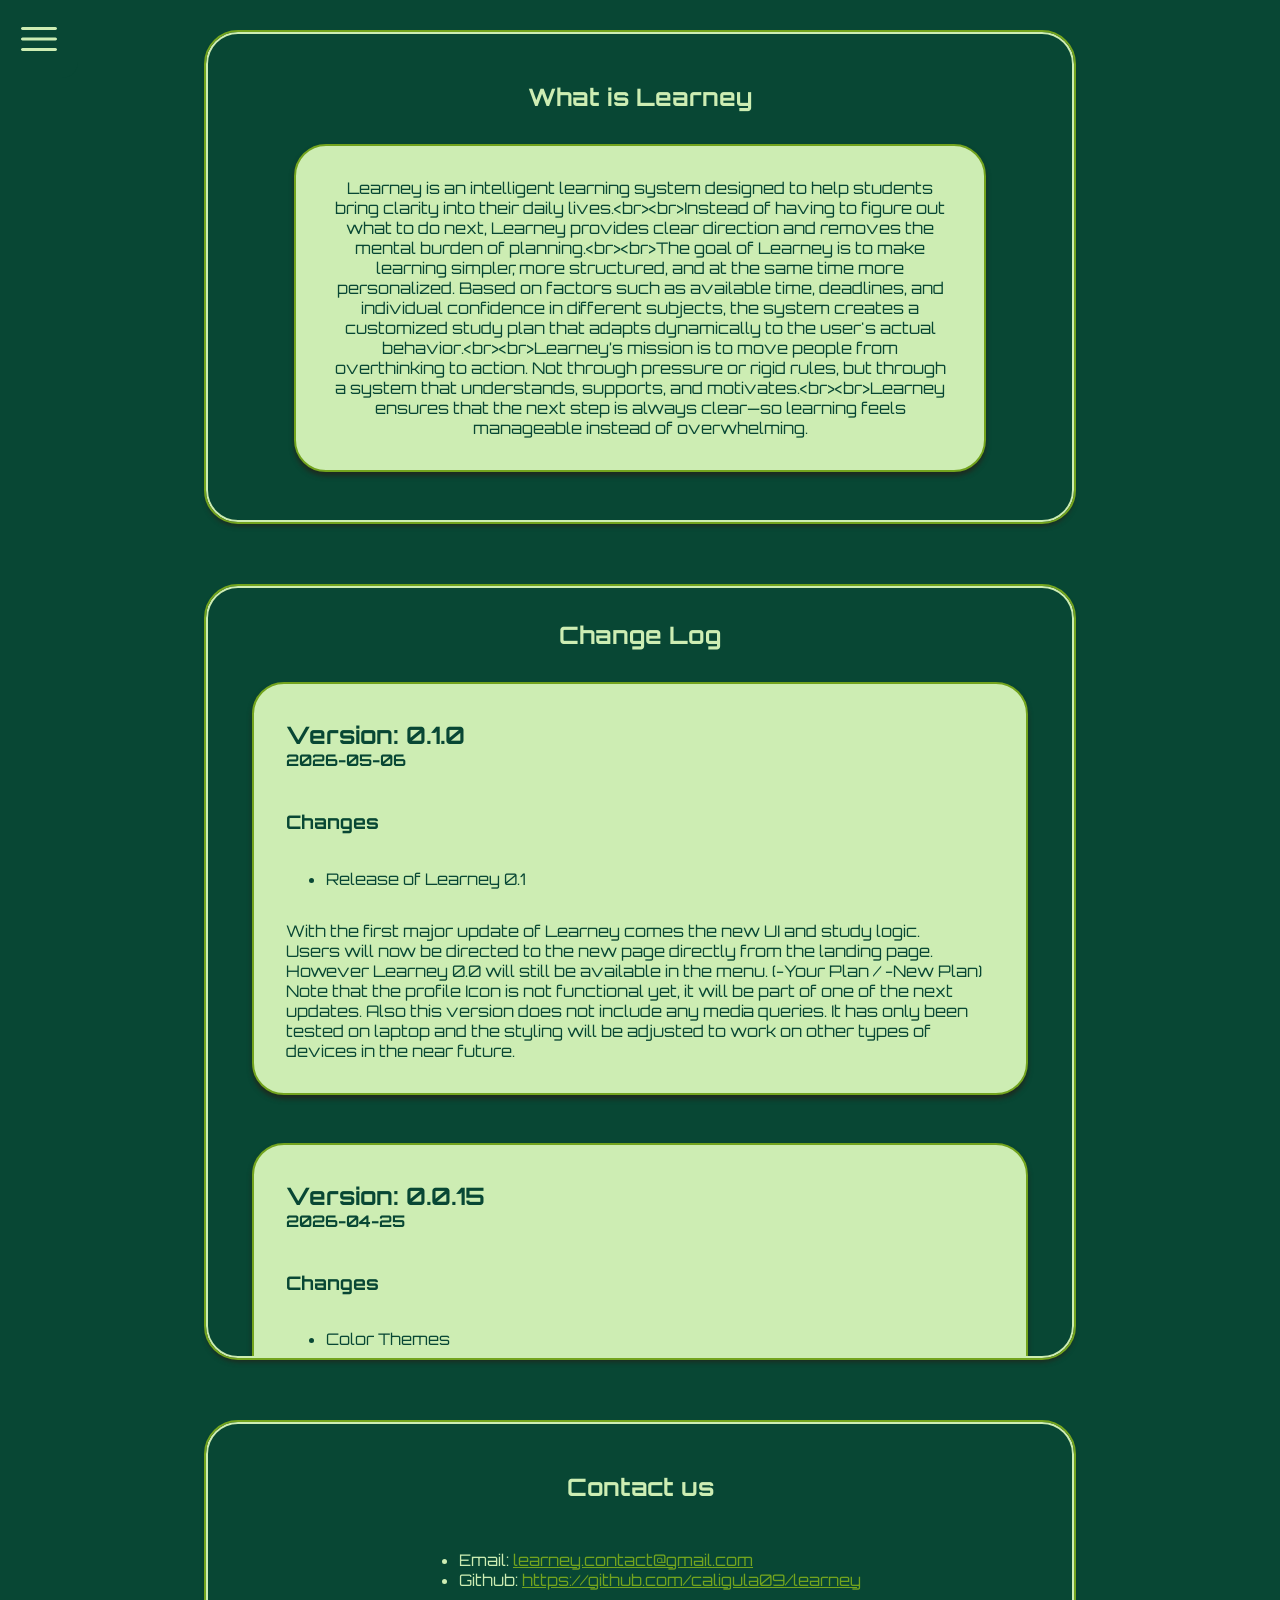
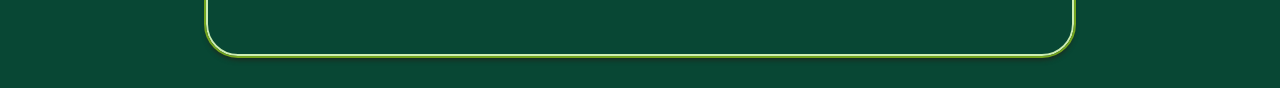
==== about.html @ 4a6d4487 "." ====
<!DOCTYPE html>
<html>
    <head>
        <meta charset="UTF-8">
        <meta name="viewport" content="width=device-width, initial-scale=1.0">
        <title>Learney</title>
        <link rel="stylesheet" href="./resources/styles/aboutStyles.css" type="text/css">
        <link rel="stylesheet" href="./resources/styles/menuStyles.css" type="text/css">
        <link rel="stylesheet" href="./resources/styles/colorStyles.css" type="text/css">
        <link rel="preconnect" href="https://fonts.googleapis.com">
        <link rel="preconnect" href="https://fonts.gstatic.com" crossorigin>
        <link href="https://fonts.googleapis.com/css2?family=Abril+Fatface&family=Merriweather:ital,opsz,wght@0,18..144,300..900;1,18..144,300..900&family=Orbitron:wght@400..900&family=Work+Sans:ital,wght@0,100..900;1,100..900&display=swap" rel="stylesheet">
    </head>
    <body>
        <section>
            <h1 data-i18n="what_h1"></h1>
            <p id="aboutP" data-i18n="about_p">
                Learney ist ein intelligentes Lernsystem, das Schülern hilft, Klarheit in ihren Alltag zu bringen. Anstatt selbst herausfinden zu müssen, was als Nächstes zu tun ist, gibt Learney eine klare Richtung vor und nimmt dem Nutzer die mentale Last der Planung ab.
                <br><br>
                Das Ziel von Learney ist es, Lernen einfacher, strukturierter und gleichzeitig individueller zu machen. Basierend auf Faktoren wie verfügbaren Zeit, Deadlines und persönlicher Sicherheit in einzelnen Themen erstellt das System einen angepassten Lernplan, der sich dynamisch verändert und an das tatsächliche Verhalten des Nutzers anpasst.
                <br><br>
                Die Mission von Learney ist es, Menschen vom Grübeln ins Handeln zu bringen. Nicht durch Druck oder starre Vorgaben, sondern durch ein System, das versteht, unterstützt und motiviert. Learney soll dafür sorgen, dass der nächste Schritt immer klar ist – damit Lernen nicht überwältigend wirkt, sondern machbar wird.
            </p>
        </section>
        <section id="news">
            <div>
            <h1 data-i18n="news_h1"></h1>
            <article>
                <h2 class="releaseTitle">Version: 0.1.0</h2>
                <h4>2026-05-06</h4>
                <h3 data-i18n="changes_h3"></h3>
                <ul class="changeList">
                    <li>Release of Learney 0.1</li>
                </ul>
                <p class="releaseText">
                    With the first major update of Learney comes the new UI and study logic. <br>
                    Users will now be directed to the new page directly from the landing page.
                    However Learney 0.0 will still be available in the menu. 
                    (-Your Plan / -New Plan)
                    <br>
                    Note that the profile Icon is not functional yet, it will be part of one of the next updates.
                    Also this version does not include any media queries. It has only been tested on laptop and the 
                    styling will be adjusted to work on other types of devices in the near future.
                </p>
            </article>
            <article>
                <h2 class="releaseTitle">Version: 0.0.15</h2>
                <h4>2026-04-25</h4>
                <h3 data-i18n="changes_h3"></h3>
                <ul class="changeList">
                    <li>Color Themes</li>
                </ul>
                <p class="releaseText">
                    As of version 0.0.15, Learney now has different color thems. <br>
                    Those can be applied in the settings menu.<br>
                    The different themes avsilable are: <br>
                    Defualt, Light mode, Dark mode, Mosaic and Greyscale.
                </p>
            </article>
            <article>
                <h2 class="releaseTitle">Version: 0.0.14</h2>
                <h4>2026-04-23</h4>
                <h3 data-i18n="changes_h3"></h3>
                <ul class="changeList">
                    <li>Preview of 0.1.0</li>
                    <li>Input UI patches</li>
                </ul>
                <p class="releaseText">
                    In 0.0.14 we added a preview of Learney 0.1.0.<br>
                    It is accessible in the menu and<br> 
                    enables you to follow our progress in real time.<br>
                    We also fixed some minor style issues on the input page.
                </p>
            </article>
            <article>
                <h2 class="releaseTitle">Version: 0.0.13</h2>
                <h4>2026-04-22</h4>
                <h3 data-i18n="changes_h3"></h3>
                <ul class="changeList">
                    <li>Translation</li>
                    <li>Settings</li>
                </ul>
                <p class="releaseText">
                    In 0.0.13 the learney Translation System was released.<br>
                    Learney is now available in Germnan and English,<br>
                    you can choose those in the new settings tab.
                </p>
            </article>
            <article>
                <h2 class="releaseTitle">Version: 0.0.12</h2>
                <h4>2026-04-21</h4>
                <h3 data-i18n="changes_h3"></h3>
                <ul class="changeList">
                    <li>About Design</li>
                    <li>Session Li Patch</li>
                    <li>Q-Page Format Patch</li>
                </ul>   
                <p class="releaseText">
                    In 0.0.12 styles for the About Page were added.<br>
                    Also the assignment for the study sessions was fixed,<br>
                    to now match the order visible on the top of the plan page. <br>
                    Lastly, minor changes were made to the formatting on the <br>
                    Q-Page, including the Y-Overflow settings.
                </p>
            </article>
            <article>
                <h2 class="releaseTitle">Version: 0.0.11</h2>
                <h4>2026-04-21</h4>
                <h3 data-i18n="changes_h3"></h3>
                <ul class="changeList">
                    <li>Added About Page</li>
                    <li>Minor Styling Fixes</li>
                </ul>
                <p class="releaseText">
                    In 0.0.11 the About Page was added <br>
                    and is now available to the user in the menu.
                    Also a fow minor fixes were made to the styling <br>
                    throughout the pages of Learney.
                </p>
            </article>
            <article>
                <h2 class="releaseTitle">Version: 0.0.10</h2>
                <h4>2026-04-20</h4>
                <h3 data-i18n="changes_h3"></h3>
                <ul class="changeList">
                    <li>Added Feedback Page</li>
                    <li>Feedback Design</li>
                    <li>Feedback Functionality</li>
                </ul>
                <p class="releaseText">
                    In 0.0.10 the new feedback page was added. <br>
                    Together with its styling and the Functionality, <br>
                    it is now accessible through the menu and fully functional.<br>
                    We appreciate your messages ;)
                </p>
            </article>
            <article>
                <h2 class="releaseTitle">Version: 0.0.9</h2>
                <h4>2026-04-19</h4>
                <h3 data-i18n="changes_h3"></h3>
                <ul class="changeList">
                    <li>Added Menu</li>
                    <li>Menu Design</li>
                    <li>Menu Functionality</li>
                </ul>
                <p class="releaseText">
                    In 0.0.9 the side menu was added,<br> 
                    to make Learney easier to navigate <br>
                    and provide room for future projects.
                </p>
            </article>
            <!--              Release notes Template
            <article>
                <h2 class="releaseTitle">Version: </h2>
                <h4></h4>
                <h3 data-i18n="changes_h3"></h3>
                <ul class="changeList">
                    <li></li>
                    <li></li>
                    <li></li>
                </ul>
                <p class="releaseText">

                </p>
            </article>
        -->
            </div>
        </section>
        <section id="contact">
            <h1 data-i18n="contact_us_h1"></h1>
            <ul>
                <li>Email: <a href="mailto:learney.contact@gmail.com">learney.contact@gmail.com</a></li>
                <li>Github: <a href="https://github.com/caligula09/learney" target="_blank">https://github.com/caligula09/learney</a></li>
            </ul>
        </section>
        <section id="menuIcon">
            <svg id="menuIconImg" xmlns="http://www.w3.org/2000/svg" height="48px" viewBox="0 -960 960 960" width="48px"><path fill="currentColor" d="M150-240q-12.75 0-21.37-8.68-8.63-8.67-8.63-21.5 0-12.82 8.63-21.32 8.62-8.5 21.37-8.5h660q12.75 0 21.38 8.68 8.62 8.67 8.62 21.5 0 12.82-8.62 21.32-8.63 8.5-21.38 8.5H150Zm0-210q-12.75 0-21.37-8.68-8.63-8.67-8.63-21.5 0-12.82 8.63-21.32 8.62-8.5 21.37-8.5h660q12.75 0 21.38 8.68 8.62 8.67 8.62 21.5 0 12.82-8.62 21.32-8.63 8.5-21.38 8.5H150Zm0-210q-12.75 0-21.37-8.68-8.63-8.67-8.63-21.5 0-12.82 8.63-21.32 8.62-8.5 21.37-8.5h660q12.75 0 21.38 8.68 8.62 8.67 8.62 21.5 0 12.82-8.62 21.32-8.63 8.5-21.38 8.5H150Z"/></svg>
        </section>
        <script src="./resources/scripts/colorScript.js"></script>
        <script src="./resources/scripts/translationScript.js"></script>
        <script src="./resources/scripts/aboutScript.js"></script>
        <script src="./resources/scripts/menuScript.js"></script>
    </body>
</html>
---- resources/styles/aboutStyles.css ----
body{
    background-color: var(--bg);
    color: var(--bg-text);
    text-align: center;
    display: flex;
    flex-direction: column;
    align-items: center;
    justify-content: center;
    height: 100%;
    font-family: 'Orbitron';
    z-index: 1;
    margin: 0;
    text-align: center;
}

*::-webkit-scrollbar {
    width: 8px;
}

*::-webkit-scrollbar-track {
  background: transparent;
}

*::-webkit-scrollbar-thumb {
    background: #000;
    border-radius: 10px;
}

* {
    scrollbar-color: #555 transparent;
}

section{
    display: flex;
    flex-direction: column;
    align-items: center;
    justify-content: center;
    text-align: center;
    width: 80%;
    max-width: 52rem;
    border: 2px solid var(--lightPrim);
    outline: 2px solid var(--primary);
    box-shadow: 0px 4px 5px #1e2a1f;
    border-radius: 2rem;
    padding-bottom: 2rem;
    padding: 1rem;
    padding-bottom: 3rem;
    margin: 2rem 0;
}

article{
    display: flex;
    flex-direction: column;
    align-items: flex-start;
    justify-content: center; 
    text-align: left!important;   
    width: 85%;
    background-color: var(--bg-text);
    color: var(--bg);
    border-radius: 2rem;
    border: 2px solid var(--primary);
    box-shadow: 0px 4px 5px #1e2a1f;
    padding: 1rem 2rem;
}

article + article {
    margin-top: 3rem;
}

h1{
    background-color: var(--bg);
    color:var(--bg-text);
    width: 80%;
    padding: 2rem;
    margin: 0;
}

p {
    color:var(--bg);
}

#aboutP{
    border: 2px solid var(--primary);
    box-shadow: 0px 4px 5px #1e2a1f;
    background-color: var(--bg-text);
    color: var(--bg);
    border-radius: 2rem;
    padding: 2rem;
    margin: 0 2rem;
    width: 75%;
    max-width: 48rem;
    text-align: center;
}

#news{
    padding-top: 0;
    padding-bottom: 0;
}

#news div {
    width: 100%;
    height: 48rem;
    overflow-y: scroll;
    overflow-x: hidden;
    display: flex;
    flex-direction: column;
    align-items: center;
    border-radius: 2rem;
    padding: 0 1rem;
}

#news h2{
    margin-bottom: 0;
}

#news h4{
    margin-top: 0;
}

#contact ul{
    text-align: left;
}

#contact ul li a{
    color: var(--primary);
    transition: all 0.2s ease;
    word-break: break-all;
}
---- resources/styles/menuStyles.css ----
/*menu styles*/
#menuIcon{
    all: unset;
    position: fixed;
    top: 0;
    left:0;
    width: 4.9rem;
    height: 4.9rem;
    z-index: 1001;
    padding: 0;
    display: flex;
    flex-direction: column;
    align-items: center;
    justify-content: center;
    background-color: var(--bg);
    border-bottom-right-radius: 1rem;
    box-sizing: border-box;
}

#menuIcon svg{
    margin: auto;
    color: var(--bg-text);
}

#menuIcon svg:hover{
    border: 2px solid var(--bg-text);
    border-radius: 5px;
}

#menuHTML{
    z-index: 1010;
    padding: 0 2rem 2rem 0;
    display: inline-flex;
    flex-direction: column;
    left: -20rem;
    position: fixed;
    top: 0;
    left: -20rem;
    box-shadow: 3px 0 5px var(--dark);
    border-right: 2px solid var(--dark);
    width: 16rem;
    box-sizing: border-box;
    padding: 0;
    z-index: 1002;
    background-color: var(--bg);
    color: var(--bg-text);
    height: 100%;
    transition: all 0.2s ease;
}

#menuHTML.open{
    left: 0!important;
}

#menuHTML svg{
    width: 3rem;
    height: 3rem;
    margin: 1rem;
    cursor: pointer;
    margin-bottom: 0;
    color: var(--bg-text);
}

#menuHTML svg:hover{
    border: 2px solid var(--bg-text);
    border-radius: 5px;
}

#menuHTML div{
    display: flex;
    flex-direction: row;
    justify-content: flex-start;
    border-bottom: 1px solid var(--bg-text);
}

#menuHTML h1{
    width: 6rem;
    padding-top: 0.25rem;
    margin: 1rem;
    margin-bottom: 0;
    height: 1.5rem;
    padding: 0.25rem 1rem 2rem;
}

#menuHTML h1:hover{
    text-decoration: underline;
}

#menuHTML ul{
    clear: both;
    font-size: 1.25rem;
    line-height: 4rem;
    list-style: none;
    text-align: left;
    padding-left: 2rem;
}

#menuHTML ul li{
    transition: all 0.2s ease;
}

#menuHTML ul li:hover{
    list-style:circle;
    padding-left: 1rem;
    text-decoration: underline;
}

#menuHTML ul li a{
    text-decoration: none;
    color: var(--bg-text);
}

#menuHTML ul li + li {
    border-top: 2px solid var(--bg-text);
}


#menuHead {
    padding: 0;
    margin: 0;
}

#menuHeadH1 {
    background-color: var(--bg);
    color: var(--bg-text);
}

#settings{
    justify-self: flex-end;
    position: relative;
    margin: auto 0 0 0;
    box-sizing: border-box;
}

#settings li {
    display: flex;
    flex-direction: row;
    align-items: center;
    border-top: 2px solid var(--bg-text);
}

#settings li svg{
    margin: 0;
    margin-right: 0.5rem;
    width: 2rem;
    height: 2rem;
    color: var(--bg-text);
}

#settings li:hover{
    list-style: none!important;
    padding-left: 1rem;
    text-decoration: underline;
    cursor: pointer;
}

#settings li svg:hover{
    border: none;
}

#settingsSection{
    position: fixed;
    display: flex;
    flex-direction: column;
    align-items: flex-start;
    justify-content: flex-start;
    width: 80%;
    height: 80%;
    top: 10%;
    left: 10%;
    background-color: var(--bg);
    color:var(--bg-text);
    border: 2px solid var(--bg-text);
    border-radius: 2rem;
    box-sizing: border-box;
    padding: 0;
}

#settingsHead{
    display: inline-flex;
    flex-direction: row;
    width: 100%;
    background-color: var(--primary);
    color: var(--primary-text);
    border-top-left-radius: 2rem;
    border-top-right-radius: 2rem;
    border: 2px solid var(--primary);
    border-bottom: 2px solid var(--primary-text) !important;
    margin-bottom: 1rem;
    box-sizing: border-box;
}

.closed{
    display: none!important;
}

#settingsHead svg {
    margin: 0;
    justify-self: flex-end;
    margin: 0.5rem 0.5rem 0 auto;
    color: var(--primary-text);
}

#settingsHead h1{
    width: auto;
    margin: 1rem 0 0 1rem;
    background-color: var(--primary);
}

#settingsDiv {
    width: 100%;
    padding: 0 ;
    display: flex;
    flex-direction: column !important;
    justify-content: center;
    align-items: center;
    height: 80%
}

#settingsDiv h2{
    justify-self: flex-start;
    height: 2rem;
    float: left;
    width: 100%;
}

.languageOptions{
    width: 100%;
    height: 20%;
    display: inline-flex;
    flex-direction: column!important;
    align-items: center;
    justify-content: center;
    clear: left;
    float: left;
}

input[type="radio"] {
  appearance: none;
  -webkit-appearance: none;

  width: 18px;
  height: 18px;

  border: 2px solid var(--lightPrim);
  border-radius: 50%;

  display: inline-block;
  position: relative;
  cursor: pointer;
}

input[type="radio"]:checked{
    background-color: var(--lightPrim);;
}

input[type="radio"]:checked::after{
    content: "";
    width: 8px;
    height: 8px;
    background: var(--primary);;
    border-radius: 50%;
    position: absolute;
    top: 50%;
    left: 50%;
    transform: translate(-50%, -50%);
}

input[type="radio"]:hover {
    transform: scale(1.1);
}

input[type="radio"]:focus{
    outline: 2px solid var(--primary);
}
---- resources/styles/colorStyles.css ----
:root {
    /* Base colors */
    --white: #ffffff;
    --black: #000000;

    /* Greyscale */
    --gray-100: #f5f5f5;
    --gray-200: #e0e0e0;
    --gray-300: #c2c2c2;
    --gray-400: #9e9e9e;
    --gray-500: #7a7a7a;
    --gray-600: #5c5c5c;
    --gray-700: #3d3d3d;
    --gray-800: #2a2a2a;
    --gray-900: #121212;

    /* Semantic (UI) */
    --bg: var(--gray-100); 
    --bg-text: var(--gray-800);

    --accent: var(--gray-300); 
    --accent-text: var(--gray-900);

    --primary: var(--gray-600); 
    --primary-text: var(--gray-100);

    --lightPrim: var(--gray-500); 
    --lp-text: var(--gray-700);

    --dark: var(--gray-800);
    --dark-text: var(--gray-200);
}

[data-theme="mosaik"]{
    --bg: #f5dfbb; /*Wheat*/
    --bg-text: #562c2c; /*Espresso*/

    --accent: #f2542d; /*Fiery Terracotta*/
    --accent-text: #f5dfbb; /*Wheat*/

    --primary: #11686a; /*Stormy Teal*/
    --primary-text: #f5dfbb; /*Wheat*/

    --lightPrim: #0e9594; /*Dark Cyan*/
    --lp-text: #11686a; /*Stormy teal*/

    --dark: #562c2c; /*Espresso*/
    --dark-text: #f5dfbb; /*Wheat*/
}

[data-theme="light"]{
    --bg: #EAFFD0;              /* Soft Ivory */
    --bg-text: #224F10;         /* Forest Green */

    --accent: #B0E454;          /* Lime Green */
    --accent-text: #224F10;     /* Jet Black */

    --primary: #3b9616;         /* Forest Green */
    --primary-text: #B0E454;    /* Soft Ivory */

    --lightPrim: #B0E454;       /* Lime Green */
    --lp-text: #224F10;         /* Forest Green */

    --dark: #224F10;            /* Forest Green */
    --dark-text: #EAFFD0;       /* Soft Ivory */
}

[data-theme="dark"]{
    --bg: #0d0d0e;              /* Jet Black */
    --bg-text: #EAFFD0;         /* Soft Ivory */

    --accent: #224F10;          /* Forest Green */
    --accent-text: #B0E454;     /* Lime Green */

    --primary: #B0E454;         /* Lime Green */
    --primary-text: #0D0D0D;    /* Jet Black */

    --lightPrim: #224F10;       /* Forest Green */
    --lp-text: #EAFFD0;         /* Soft Ivory */

    --dark: #000000;            /* tiefer schwarz */
    --dark-text: #B0E454;       /* Lime Green */
}

[data-theme="default"]{
    --bg: #084734;              /* Jet Black */
    --bg-text: #cdedb3;         /* Soft Ivory */

    --accent: #B0E454;          /* Forest Green */
    --accent-text: #224F10;     /* Lime Green */

    --primary: #73a41e;         /* Lime Green */
    --primary-text: #084734;    /* Jet Black */

    --lightPrim: #cdedb3;       /* Forest Green */
    --lp-text: #084734;         /* Soft Ivory */

    --dark: #1e2a1f;            /* tiefer schwarz */
    --dark-text: #cdedb3;       /* Lime Green */
}
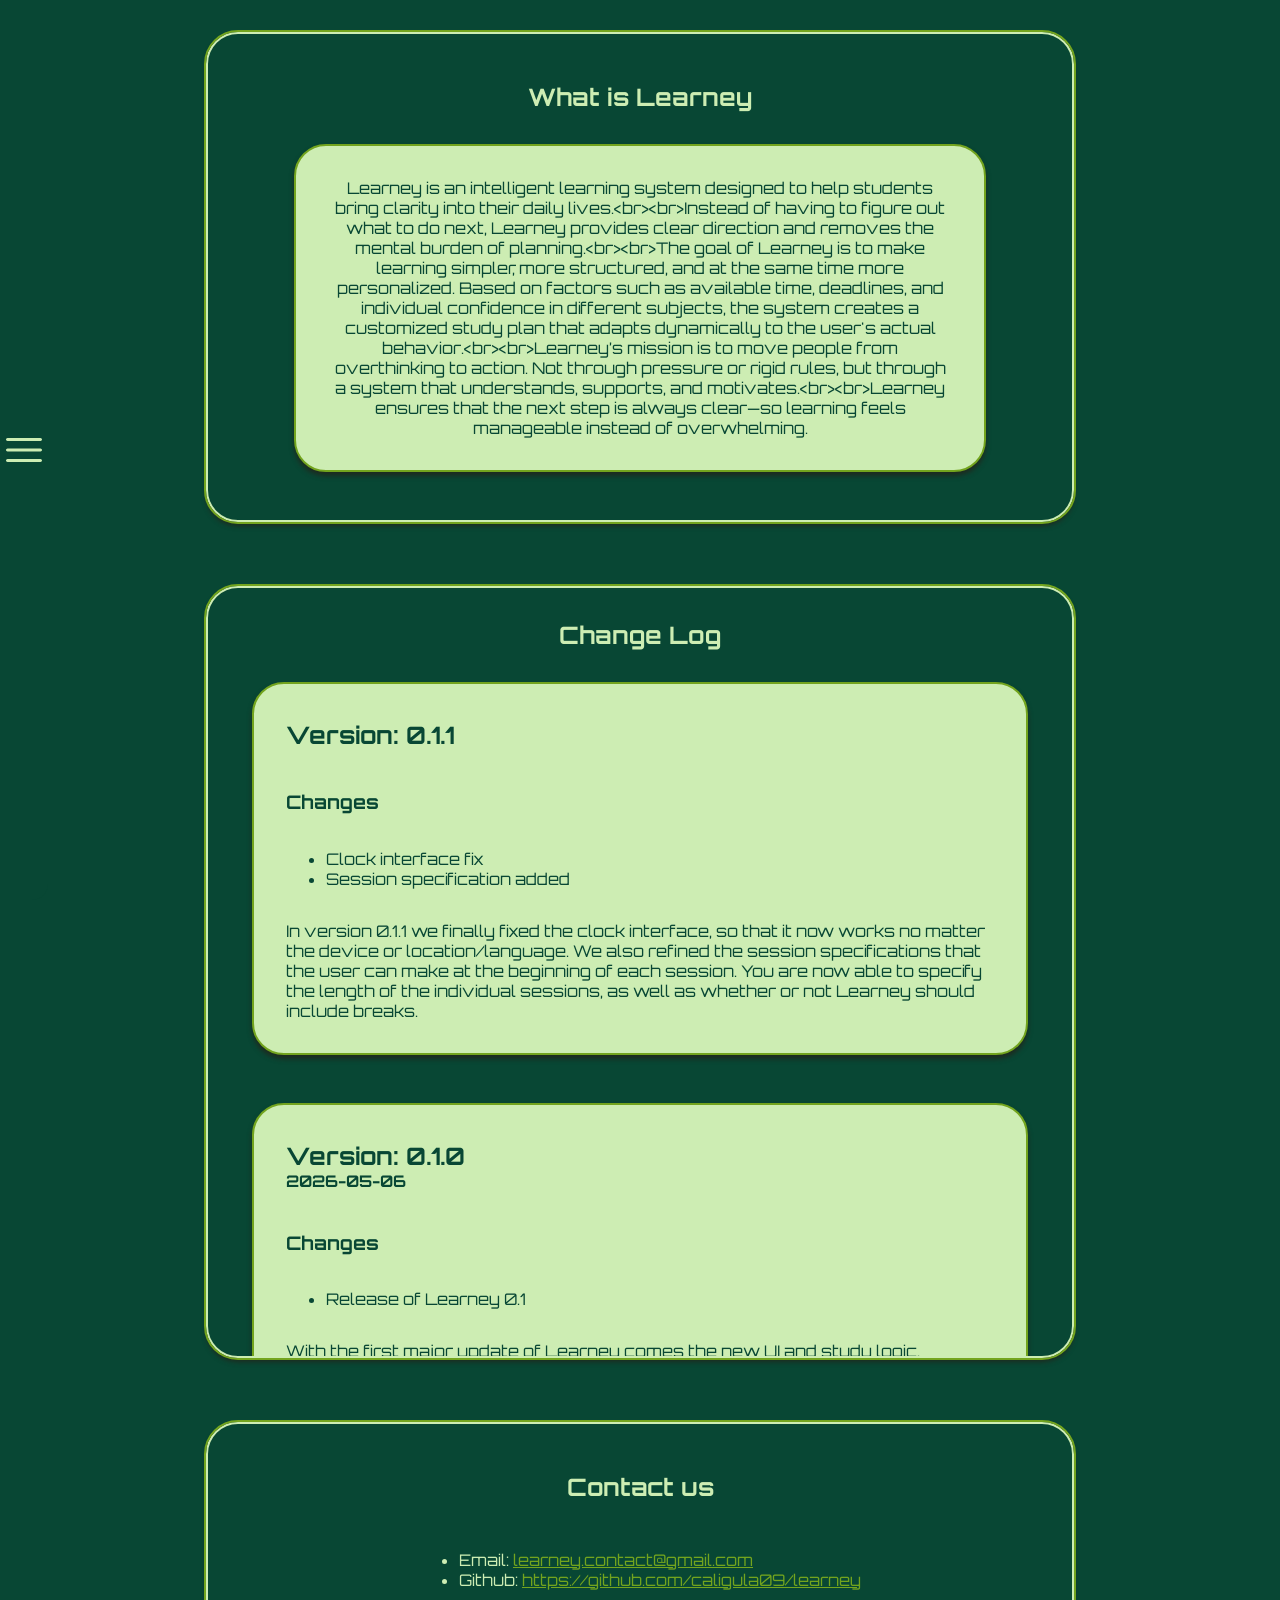
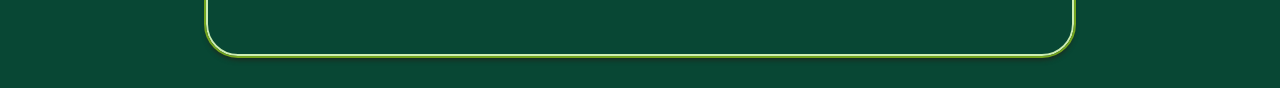
==== commit 82fb5bb1: "new session Generation script" ====
--- a/about.html
+++ b/about.html
@@ -25,6 +25,20 @@
         <section id="news">
             <div>
             <h1 data-i18n="news_h1"></h1>
+            <article>
+                <h2 class="releaseTitle">Version: 0.1.1</h2>
+                <h4></h4>
+                <h3 data-i18n="changes_h3"></h3>
+                <ul class="changeList">
+                    <li>Clock interface fix</li>
+                    <li>Session specification added</li>
+                </ul>
+                <p class="releaseText">
+                    In version 0.1.1 we finally fixed the clock interface, so that it now works no matter the device or location/language. 
+                    We also refined the session specifications that the user can make at the beginning of each session. 
+                    You are now able to specify the length of the individual sessions, as well as whether or not Learney should include breaks.
+                </p>
+            </article>
             <article>
                 <h2 class="releaseTitle">Version: 0.1.0</h2>
                 <h4>2026-05-06</h4>
--- a/resources/styles/menuStyles.css
+++ b/resources/styles/menuStyles.css
@@ -4,8 +4,7 @@
     position: fixed;
     top: 0;
     left:0;
-    width: 4.9rem;
-    height: 4.9rem;
+    height: 100%;
     z-index: 1001;
     padding: 0;
     display: flex;
@@ -19,6 +18,7 @@
 
 #menuIcon svg{
     margin: auto;
+    height: 80%;
     color: var(--bg-text);
 }
 
@@ -235,7 +235,7 @@
     float: left;
 }
 
-input[type="radio"] {
+#settingsSection input[type="radio"] {
   appearance: none;
   -webkit-appearance: none;
 
@@ -250,11 +250,11 @@
   cursor: pointer;
 }
 
-input[type="radio"]:checked{
+#settingsSection input[type="radio"]:checked{
     background-color: var(--lightPrim);;
 }
 
-input[type="radio"]:checked::after{
+#settingsSection input[type="radio"]:checked::after{
     content: "";
     width: 8px;
     height: 8px;
@@ -266,10 +266,10 @@
     transform: translate(-50%, -50%);
 }
 
-input[type="radio"]:hover {
+#settingsSection input[type="radio"]:hover {
     transform: scale(1.1);
 }
 
-input[type="radio"]:focus{
+#settingsSection input[type="radio"]:focus{
     outline: 2px solid var(--primary);
-}+}
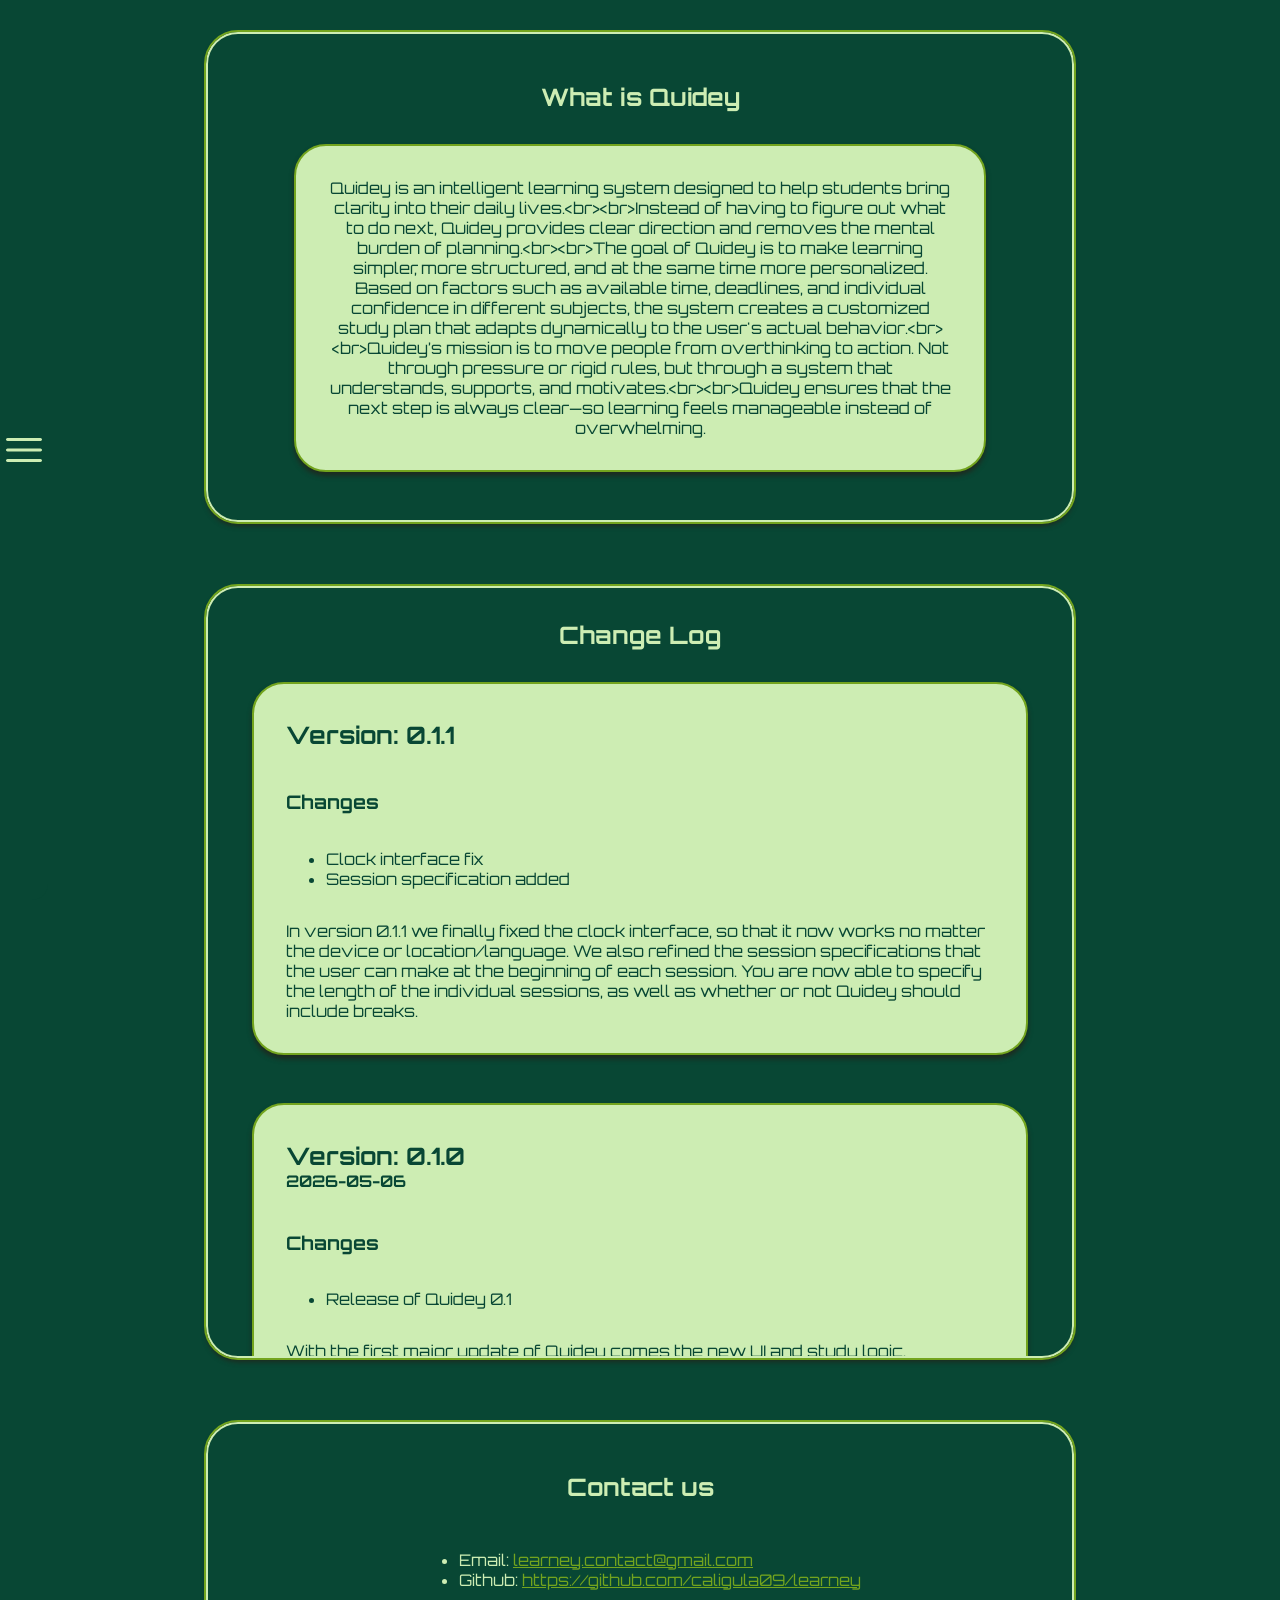
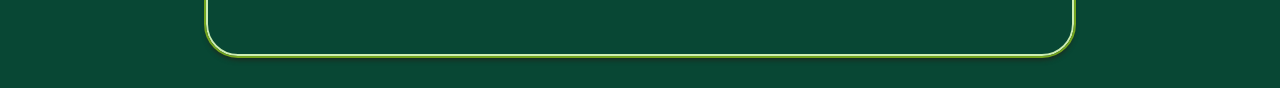
==== commit 4a595434: "Changed All Learneys to Quidey" ====
--- a/about.html
+++ b/about.html
@@ -3,7 +3,7 @@
     <head>
         <meta charset="UTF-8">
         <meta name="viewport" content="width=device-width, initial-scale=1.0">
-        <title>Learney</title>
+        <title>Quidey</title>
         <link rel="stylesheet" href="./resources/styles/aboutStyles.css" type="text/css">
         <link rel="stylesheet" href="./resources/styles/menuStyles.css" type="text/css">
         <link rel="stylesheet" href="./resources/styles/colorStyles.css" type="text/css">
@@ -15,11 +15,11 @@
         <section>
             <h1 data-i18n="what_h1"></h1>
             <p id="aboutP" data-i18n="about_p">
-                Learney ist ein intelligentes Lernsystem, das Schülern hilft, Klarheit in ihren Alltag zu bringen. Anstatt selbst herausfinden zu müssen, was als Nächstes zu tun ist, gibt Learney eine klare Richtung vor und nimmt dem Nutzer die mentale Last der Planung ab.
+                Quidey ist ein intelligentes Lernsystem, das Schülern hilft, Klarheit in ihren Alltag zu bringen. Anstatt selbst herausfinden zu müssen, was als Nächstes zu tun ist, gibt Quidey eine klare Richtung vor und nimmt dem Nutzer die mentale Last der Planung ab.
                 <br><br>
-                Das Ziel von Learney ist es, Lernen einfacher, strukturierter und gleichzeitig individueller zu machen. Basierend auf Faktoren wie verfügbaren Zeit, Deadlines und persönlicher Sicherheit in einzelnen Themen erstellt das System einen angepassten Lernplan, der sich dynamisch verändert und an das tatsächliche Verhalten des Nutzers anpasst.
+                Das Ziel von Quidey ist es, Lernen einfacher, strukturierter und gleichzeitig individueller zu machen. Basierend auf Faktoren wie verfügbaren Zeit, Deadlines und persönlicher Sicherheit in einzelnen Themen erstellt das System einen angepassten Lernplan, der sich dynamisch verändert und an das tatsächliche Verhalten des Nutzers anpasst.
                 <br><br>
-                Die Mission von Learney ist es, Menschen vom Grübeln ins Handeln zu bringen. Nicht durch Druck oder starre Vorgaben, sondern durch ein System, das versteht, unterstützt und motiviert. Learney soll dafür sorgen, dass der nächste Schritt immer klar ist – damit Lernen nicht überwältigend wirkt, sondern machbar wird.
+                Die Mission von Quidey ist es, Menschen vom Grübeln ins Handeln zu bringen. Nicht durch Druck oder starre Vorgaben, sondern durch ein System, das versteht, unterstützt und motiviert. Quidey soll dafür sorgen, dass der nächste Schritt immer klar ist – damit Lernen nicht überwältigend wirkt, sondern machbar wird.
             </p>
         </section>
         <section id="news">
@@ -36,7 +36,7 @@
                 <p class="releaseText">
                     In version 0.1.1 we finally fixed the clock interface, so that it now works no matter the device or location/language. 
                     We also refined the session specifications that the user can make at the beginning of each session. 
-                    You are now able to specify the length of the individual sessions, as well as whether or not Learney should include breaks.
+                    You are now able to specify the length of the individual sessions, as well as whether or not Quidey should include breaks.
                 </p>
             </article>
             <article>
@@ -44,12 +44,12 @@
                 <h4>2026-05-06</h4>
                 <h3 data-i18n="changes_h3"></h3>
                 <ul class="changeList">
-                    <li>Release of Learney 0.1</li>
+                    <li>Release of Quidey 0.1</li>
                 </ul>
                 <p class="releaseText">
-                    With the first major update of Learney comes the new UI and study logic. <br>
+                    With the first major update of Quidey comes the new UI and study logic. <br>
                     Users will now be directed to the new page directly from the landing page.
-                    However Learney 0.0 will still be available in the menu. 
+                    However Quidey 0.0 will still be available in the menu. 
                     (-Your Plan / -New Plan)
                     <br>
                     Note that the profile Icon is not functional yet, it will be part of one of the next updates.
@@ -65,10 +65,10 @@
                     <li>Color Themes</li>
                 </ul>
                 <p class="releaseText">
-                    As of version 0.0.15, Learney now has different color thems. <br>
+                    As of version 0.0.15, Quidey now has different color themes. <br>
                     Those can be applied in the settings menu.<br>
-                    The different themes avsilable are: <br>
-                    Defualt, Light mode, Dark mode, Mosaic and Greyscale.
+                    The different themes available are: <br>
+                    Default, Light mode, Dark mode, Mosaic and Greyscale.
                 </p>
             </article>
             <article>
@@ -80,7 +80,7 @@
                     <li>Input UI patches</li>
                 </ul>
                 <p class="releaseText">
-                    In 0.0.14 we added a preview of Learney 0.1.0.<br>
+                    In 0.0.14 we added a preview of Quidey 0.1.0.<br>
                     It is accessible in the menu and<br> 
                     enables you to follow our progress in real time.<br>
                     We also fixed some minor style issues on the input page.
@@ -95,8 +95,8 @@
                     <li>Settings</li>
                 </ul>
                 <p class="releaseText">
-                    In 0.0.13 the learney Translation System was released.<br>
-                    Learney is now available in Germnan and English,<br>
+                    In 0.0.13 the Quidey Translation System was released.<br>
+                    Quidey is now available in German and English,<br>
                     you can choose those in the new settings tab.
                 </p>
             </article>
@@ -128,8 +128,8 @@
                 <p class="releaseText">
                     In 0.0.11 the About Page was added <br>
                     and is now available to the user in the menu.
-                    Also a fow minor fixes were made to the styling <br>
-                    throughout the pages of Learney.
+                    Also a few minor fixes were made to the styling <br>
+                    throughout the pages of Quidey.
                 </p>
             </article>
             <article>
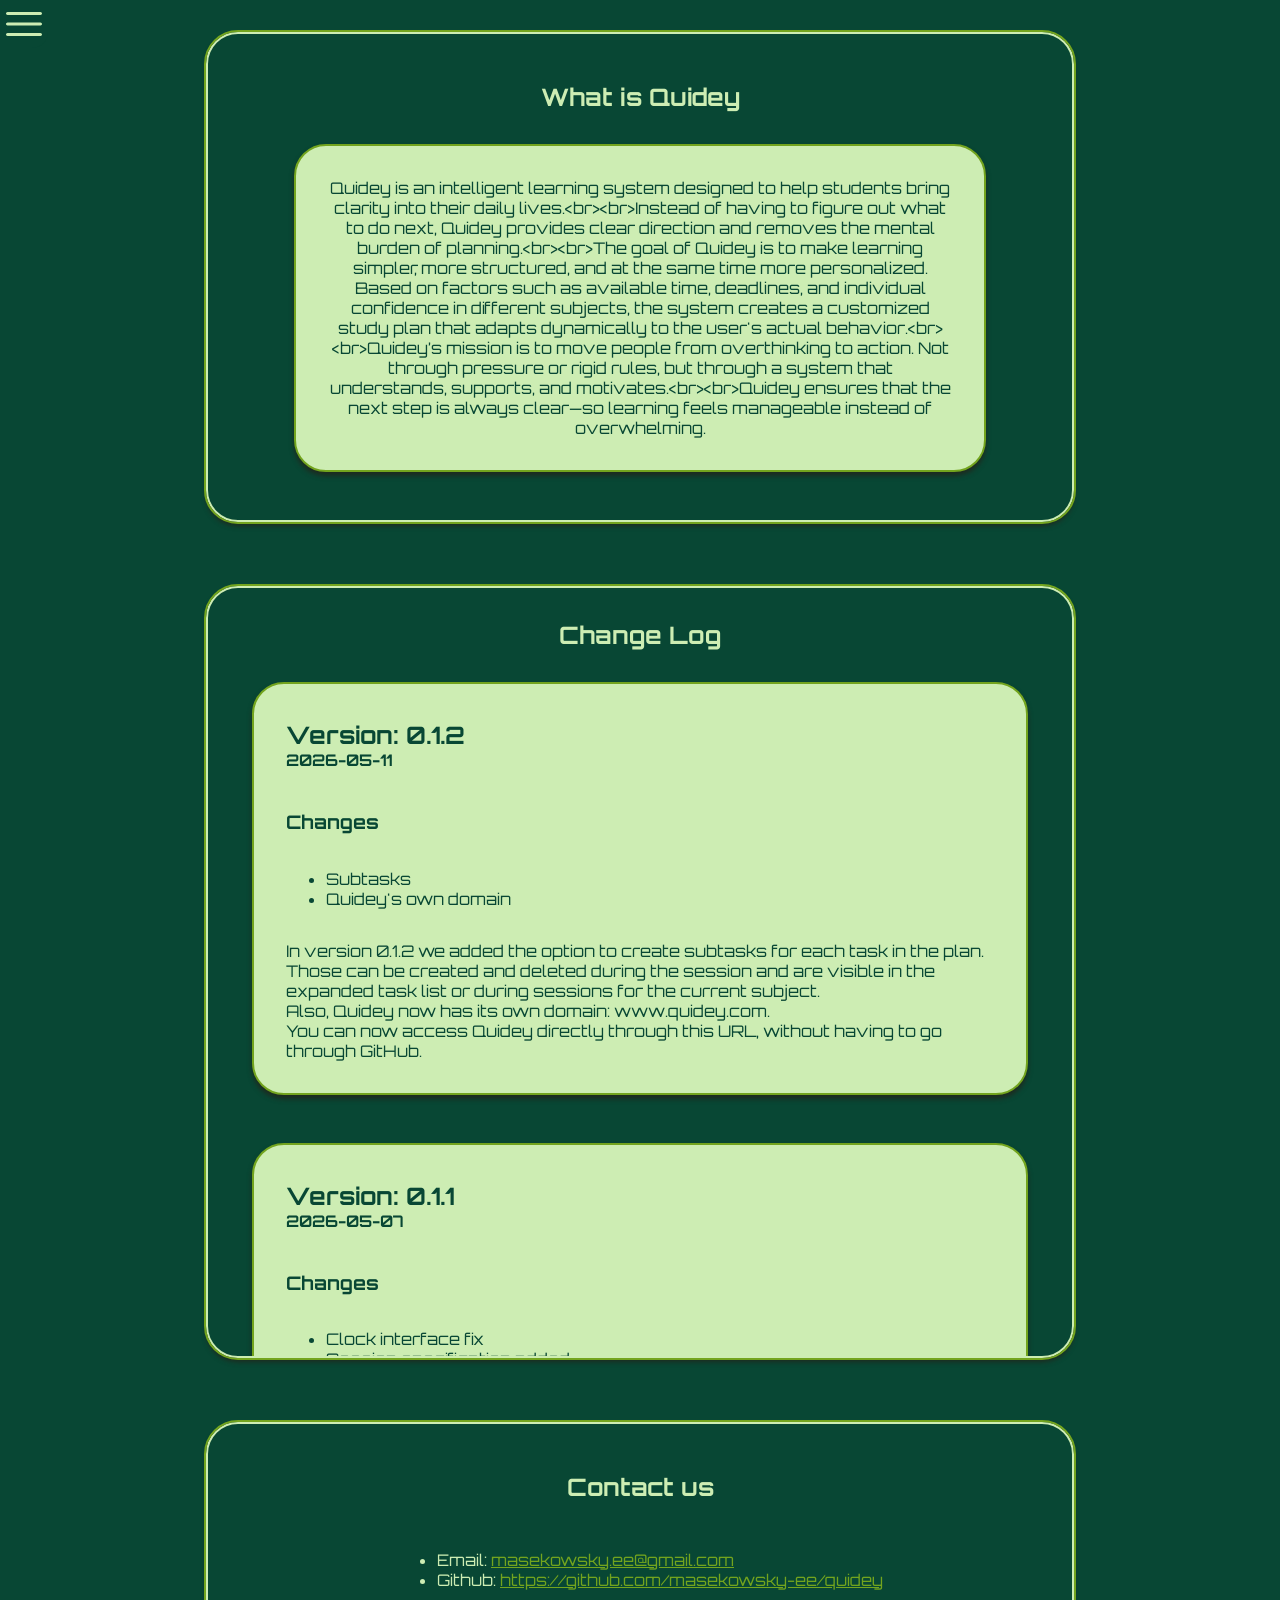
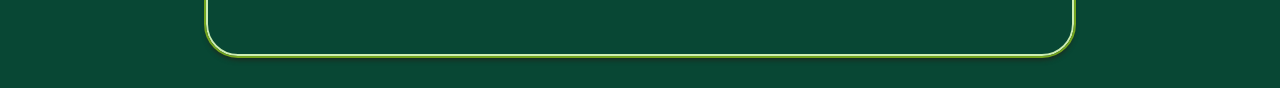
==== commit 6bc2c562: "Add release notes for version 0.1.2 and update contact information; remove height property from menu" ====
--- a/about.html
+++ b/about.html
@@ -4,6 +4,9 @@
         <meta charset="UTF-8">
         <meta name="viewport" content="width=device-width, initial-scale=1.0">
         <title>Quidey</title>
+        <link rel="icon" type="image/x-icon" href="./resources/images/favicon_io/favicon-32x32.png">
+        <link rel="apple-touch-icon" href="./resources/images/favicon_io/favicon-32x32.png">
+        <link rel="manifest" href="./resources/JSON/manifest.json">
         <link rel="stylesheet" href="./resources/styles/aboutStyles.css" type="text/css">
         <link rel="stylesheet" href="./resources/styles/menuStyles.css" type="text/css">
         <link rel="stylesheet" href="./resources/styles/colorStyles.css" type="text/css">
@@ -26,8 +29,23 @@
             <div>
             <h1 data-i18n="news_h1"></h1>
             <article>
+                <h2 class="releaseTitle">Version: 0.1.2</h2>
+                <h4>2026-05-11</h4>
+                <h3 data-i18n="changes_h3"></h3>
+                <ul class="changeList">
+                    <li>Subtasks</li>
+                    <li>Quidey's own domain</li>
+                </ul>
+                <p class="releaseText">
+                    In version 0.1.2 we added the option to create subtasks for each task in the plan. <br>
+                    Those can be created and deleted during the session and are visible in the expanded task list or during sessions for the current subject. <br>
+                    Also, Quidey now has its own domain: www.quidey.com. <br>
+                    You can now access Quidey directly through this URL, without having to go through GitHub.
+                </p>
+            </article>
+            <article>
                 <h2 class="releaseTitle">Version: 0.1.1</h2>
-                <h4></h4>
+                <h4>2026-05-07</h4>
                 <h3 data-i18n="changes_h3"></h3>
                 <ul class="changeList">
                     <li>Clock interface fix</li>
@@ -183,8 +201,8 @@
         <section id="contact">
             <h1 data-i18n="contact_us_h1"></h1>
             <ul>
-                <li>Email: <a href="mailto:learney.contact@gmail.com">learney.contact@gmail.com</a></li>
-                <li>Github: <a href="https://github.com/caligula09/learney" target="_blank">https://github.com/caligula09/learney</a></li>
+                <li>Email: <a href="mailto:learney.contact@gmail.com">masekowsky.ee@gmail.com</a></li>
+                <li>Github: <a href="https://github.com/caligula09/learney" target="_blank">https://github.com/masekowsky-ee/quidey</a></li>
             </ul>
         </section>
         <section id="menuIcon">
--- a/resources/styles/menuStyles.css
+++ b/resources/styles/menuStyles.css
@@ -4,7 +4,6 @@
     position: fixed;
     top: 0;
     left:0;
-    height: 100%;
     z-index: 1001;
     padding: 0;
     display: flex;
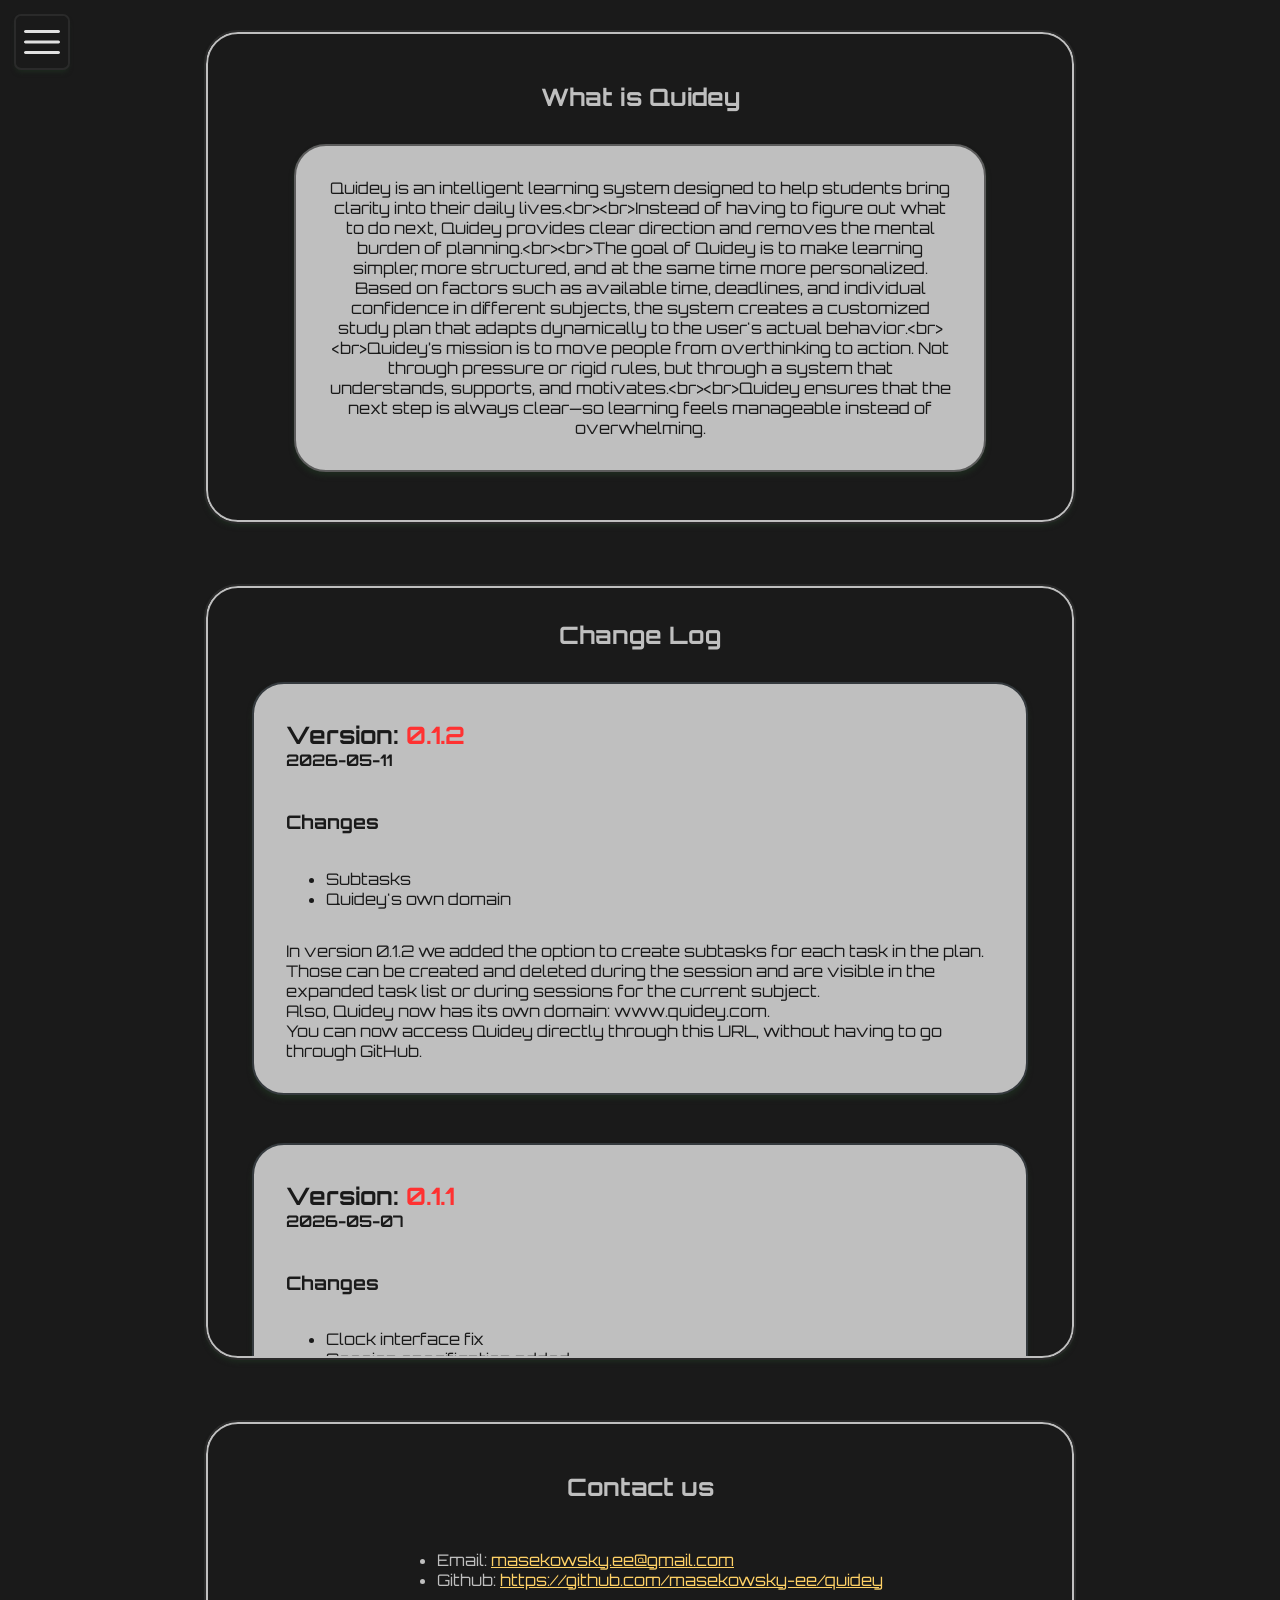
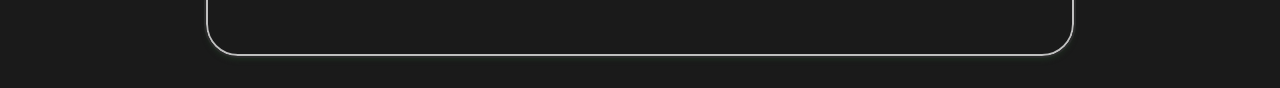
==== commit 131823f7: "Update styles for improved UI consistency and readability across multiple pages" ====
--- a/about.html
+++ b/about.html
@@ -29,7 +29,7 @@
             <div>
             <h1 data-i18n="news_h1"></h1>
             <article>
-                <h2 class="releaseTitle">Version: 0.1.2</h2>
+                <h2 class="releaseTitle">Version: <span>0.1.2</span></h2>
                 <h4>2026-05-11</h4>
                 <h3 data-i18n="changes_h3"></h3>
                 <ul class="changeList">
@@ -44,7 +44,7 @@
                 </p>
             </article>
             <article>
-                <h2 class="releaseTitle">Version: 0.1.1</h2>
+                <h2 class="releaseTitle">Version: <span>0.1.1</span></h2>
                 <h4>2026-05-07</h4>
                 <h3 data-i18n="changes_h3"></h3>
                 <ul class="changeList">
@@ -58,7 +58,7 @@
                 </p>
             </article>
             <article>
-                <h2 class="releaseTitle">Version: 0.1.0</h2>
+                <h2 class="releaseTitle">Version: <span>0.1.0</span></h2>
                 <h4>2026-05-06</h4>
                 <h3 data-i18n="changes_h3"></h3>
                 <ul class="changeList">
@@ -76,7 +76,7 @@
                 </p>
             </article>
             <article>
-                <h2 class="releaseTitle">Version: 0.0.15</h2>
+                <h2 class="releaseTitle">Version: <span>0.0.15</span></h2>
                 <h4>2026-04-25</h4>
                 <h3 data-i18n="changes_h3"></h3>
                 <ul class="changeList">
@@ -90,7 +90,7 @@
                 </p>
             </article>
             <article>
-                <h2 class="releaseTitle">Version: 0.0.14</h2>
+                <h2 class="releaseTitle">Version: <span>0.0.14</span></h2>
                 <h4>2026-04-23</h4>
                 <h3 data-i18n="changes_h3"></h3>
                 <ul class="changeList">
@@ -105,7 +105,7 @@
                 </p>
             </article>
             <article>
-                <h2 class="releaseTitle">Version: 0.0.13</h2>
+                <h2 class="releaseTitle">Version: <span>0.0.13</span></h2>
                 <h4>2026-04-22</h4>
                 <h3 data-i18n="changes_h3"></h3>
                 <ul class="changeList">
@@ -119,7 +119,7 @@
                 </p>
             </article>
             <article>
-                <h2 class="releaseTitle">Version: 0.0.12</h2>
+                <h2 class="releaseTitle">Version: <span>0.0.12</span></h2>
                 <h4>2026-04-21</h4>
                 <h3 data-i18n="changes_h3"></h3>
                 <ul class="changeList">
@@ -136,7 +136,7 @@
                 </p>
             </article>
             <article>
-                <h2 class="releaseTitle">Version: 0.0.11</h2>
+                <h2 class="releaseTitle">Version: <span>0.0.11</span></h2>
                 <h4>2026-04-21</h4>
                 <h3 data-i18n="changes_h3"></h3>
                 <ul class="changeList">
@@ -151,7 +151,7 @@
                 </p>
             </article>
             <article>
-                <h2 class="releaseTitle">Version: 0.0.10</h2>
+                <h2 class="releaseTitle">Version: <span>0.0.10</span></h2>
                 <h4>2026-04-20</h4>
                 <h3 data-i18n="changes_h3"></h3>
                 <ul class="changeList">
@@ -167,7 +167,7 @@
                 </p>
             </article>
             <article>
-                <h2 class="releaseTitle">Version: 0.0.9</h2>
+                <h2 class="releaseTitle">Version: <span>0.0.9</span></h2>
                 <h4>2026-04-19</h4>
                 <h3 data-i18n="changes_h3"></h3>
                 <ul class="changeList">
--- a/resources/styles/aboutStyles.css
+++ b/resources/styles/aboutStyles.css
@@ -1,6 +1,6 @@
 body{
     background-color: var(--bg);
-    color: var(--bg-text);
+    color: var(--bgText);
     text-align: center;
     display: flex;
     flex-direction: column;
@@ -38,8 +38,8 @@
     text-align: center;
     width: 80%;
     max-width: 52rem;
-    border: 2px solid var(--lightPrim);
-    outline: 2px solid var(--primary);
+    border: 2px solid var(--bgText);
+    outline: 2px solid var(--bg-text);
     box-shadow: 0px 4px 5px #1e2a1f;
     border-radius: 2rem;
     padding-bottom: 2rem;
@@ -55,10 +55,10 @@
     justify-content: center; 
     text-align: left!important;   
     width: 85%;
-    background-color: var(--bg-text);
+    background-color: var(--bgText);
     color: var(--bg);
     border-radius: 2rem;
-    border: 2px solid var(--primary);
+    border: 2px solid var(--div);
     box-shadow: 0px 4px 5px #1e2a1f;
     padding: 1rem 2rem;
 }
@@ -69,10 +69,14 @@
 
 h1{
     background-color: var(--bg);
-    color:var(--bg-text);
+    color:var(--bgText);
     width: 80%;
     padding: 2rem;
     margin: 0;
+}
+
+h2 span{
+    color: var(--red);
 }
 
 p {
@@ -82,7 +86,7 @@
 #aboutP{
     border: 2px solid var(--primary);
     box-shadow: 0px 4px 5px #1e2a1f;
-    background-color: var(--bg-text);
+    background-color: var(--bgText);
     color: var(--bg);
     border-radius: 2rem;
     padding: 2rem;
@@ -122,7 +126,27 @@
 }
 
 #contact ul li a{
-    color: var(--primary);
+    color: var(--yellow);
     transition: all 0.2s ease;
     word-break: break-all;
 }
+
+#menuIcon{
+    position: absolute;
+    top: 1rem;
+    left: 1rem;
+    z-index: 2;
+    width: 3rem!important;
+    height: 3rem!important;
+    color: var(--divText);
+    cursor: pointer;
+    transition: all 0.2s ease;
+    border: 2px solid transparent!important;
+    border-radius: 5px;
+    padding: 0;
+    margin: 0;
+}
+
+#menuIcon:hover{
+    border: 2px solid var(--divText);
+}
--- a/resources/styles/menuStyles.css
+++ b/resources/styles/menuStyles.css
@@ -1,30 +1,4 @@
 /*menu styles*/
-#menuIcon{
-    all: unset;
-    position: fixed;
-    top: 0;
-    left:0;
-    z-index: 1001;
-    padding: 0;
-    display: flex;
-    flex-direction: column;
-    align-items: center;
-    justify-content: center;
-    background-color: var(--bg);
-    border-bottom-right-radius: 1rem;
-    box-sizing: border-box;
-}
-
-#menuIcon svg{
-    margin: auto;
-    height: 80%;
-    color: var(--bg-text);
-}
-
-#menuIcon svg:hover{
-    border: 2px solid var(--bg-text);
-    border-radius: 5px;
-}
 
 #menuHTML{
     z-index: 1010;
@@ -41,7 +15,7 @@
     box-sizing: border-box;
     padding: 0;
     z-index: 1002;
-    background-color: var(--bg);
+    background-color: var(--div);
     color: var(--bg-text);
     height: 100%;
     transition: all 0.2s ease;
@@ -57,11 +31,13 @@
     margin: 1rem;
     cursor: pointer;
     margin-bottom: 0;
-    color: var(--bg-text);
+    color: var(--divText);
+    border-radius: 5px;
+    border: 2px solid transparent;
 }
 
 #menuHTML svg:hover{
-    border: 2px solid var(--bg-text);
+    border: 2px solid var(--divText);
     border-radius: 5px;
 }
 
@@ -69,16 +45,6 @@
     display: flex;
     flex-direction: row;
     justify-content: flex-start;
-    border-bottom: 1px solid var(--bg-text);
-}
-
-#menuHTML h1{
-    width: 6rem;
-    padding-top: 0.25rem;
-    margin: 1rem;
-    margin-bottom: 0;
-    height: 1.5rem;
-    padding: 0.25rem 1rem 2rem;
 }
 
 #menuHTML h1:hover{
@@ -91,38 +57,64 @@
     line-height: 4rem;
     list-style: none;
     text-align: left;
-    padding-left: 2rem;
+    padding-left: 0;
+    margin: 0;
+    height: 100%;
+    display: flex;
+    flex-direction: column;
 }
 
 #menuHTML ul li{
     transition: all 0.2s ease;
+    padding-left: 1rem;
 }
 
 #menuHTML ul li:hover{
     list-style:circle;
-    padding-left: 1rem;
+    padding-left: 2rem;
     text-decoration: underline;
 }
 
 #menuHTML ul li a{
     text-decoration: none;
-    color: var(--bg-text);
+    color: var(--divText);
 }
 
 #menuHTML ul li + li {
-    border-top: 2px solid var(--bg-text);
+    border-top: 2px solid var(--divText);
 }
 
 
 #menuHead {
     padding: 0;
     margin: 0;
+    background-color: var(--bg)!important;
+    border-bottom: 2px solid var(--divText);
+    width: 100%;
+    height: 10rem;
+    display: flex;
+    align-items: center;
+    justify-content: center;
+    flex-direction: row;
+}
+
+#menuHeadImg{
+    margin: 0!important;
+    margin-left: 1rem!important;
 }
 
 #menuHeadH1 {
+    all: unset;
+    font-size: 2rem;
+    font-family: 'Orbitron';
+    font-weight: 700;
     background-color: var(--bg);
-    color: var(--bg-text);
-}
+    color: var(--bgText);
+    margin: 0!important;
+    justify-self: flex-end;;
+    padding-left: 1rem;
+}
+
 
 #settings{
     justify-self: flex-end;
@@ -135,7 +127,8 @@
     display: flex;
     flex-direction: row;
     align-items: center;
-    border-top: 2px solid var(--bg-text);
+    border-top: 2px solid var(--divText);
+    color: var(--divText);
 }
 
 #settings li svg{
@@ -143,7 +136,15 @@
     margin-right: 0.5rem;
     width: 2rem;
     height: 2rem;
-    color: var(--bg-text);
+    color: var(--divText);
+}
+
+#settingsLi{
+    margin-top: auto;
+}
+
+#settingsLi:hover{
+    padding-left: 1rem!important;
 }
 
 #settings li:hover{
@@ -163,13 +164,15 @@
     flex-direction: column;
     align-items: flex-start;
     justify-content: flex-start;
-    width: 80%;
+    width: auto;
+    min-width: 350px;
+    max-width: 750px;
     height: 80%;
     top: 10%;
     left: 10%;
-    background-color: var(--bg);
-    color:var(--bg-text);
-    border: 2px solid var(--bg-text);
+    background-color: var(--div);
+    color:var(--bgText);
+    border: 2px solid var(--bgText);
     border-radius: 2rem;
     box-sizing: border-box;
     padding: 0;
@@ -179,12 +182,12 @@
     display: inline-flex;
     flex-direction: row;
     width: 100%;
-    background-color: var(--primary);
-    color: var(--primary-text);
+    justify-content: center;
+    background-color: var(--bg);
+    color: var(--bgText);
     border-top-left-radius: 2rem;
     border-top-right-radius: 2rem;
-    border: 2px solid var(--primary);
-    border-bottom: 2px solid var(--primary-text) !important;
+    height: 15%;
     margin-bottom: 1rem;
     box-sizing: border-box;
 }
@@ -197,13 +200,13 @@
     margin: 0;
     justify-self: flex-end;
     margin: 0.5rem 0.5rem 0 auto;
-    color: var(--primary-text);
+    color: var(--bgText);
 }
 
 #settingsHead h1{
     width: auto;
     margin: 1rem 0 0 1rem;
-    background-color: var(--primary);
+    background-color: transparent;
 }
 
 #settingsDiv {
@@ -221,6 +224,7 @@
     height: 2rem;
     float: left;
     width: 100%;
+    padding-left: 3rem;
 }
 
 .languageOptions{
@@ -228,7 +232,8 @@
     height: 20%;
     display: inline-flex;
     flex-direction: column!important;
-    align-items: center;
+    align-items: flex-start;
+    padding-left: 4rem;
     justify-content: center;
     clear: left;
     float: left;
@@ -241,7 +246,7 @@
   width: 18px;
   height: 18px;
 
-  border: 2px solid var(--lightPrim);
+  border: 2px solid var(--divText);
   border-radius: 50%;
 
   display: inline-block;
@@ -250,14 +255,14 @@
 }
 
 #settingsSection input[type="radio"]:checked{
-    background-color: var(--lightPrim);;
+    background-color: var(--red);;
 }
 
 #settingsSection input[type="radio"]:checked::after{
     content: "";
     width: 8px;
     height: 8px;
-    background: var(--primary);;
+    background: var(--div);;
     border-radius: 50%;
     position: absolute;
     top: 50%;
@@ -270,5 +275,5 @@
 }
 
 #settingsSection input[type="radio"]:focus{
-    outline: 2px solid var(--primary);
-}
+    outline: 2px solid var(--divText);
+}
--- a/resources/styles/colorStyles.css
+++ b/resources/styles/colorStyles.css
@@ -97,4 +97,18 @@
 
     --dark: #1e2a1f;            /* tiefer schwarz */
     --dark-text: #cdedb3;       /* Lime Green */
+}
+
+[data-theme="new"]{
+    --header: #222526;
+    --headerText: #bfbfbf;
+    --bg: #1a1a1a;
+    --bgText: #bfbfbf;
+    --div: #353a3e;
+    --divText: #e0e0e0;
+    --green: #36ad07;
+    --blue: #2d3e9f; /*used to be #2d3e56*/
+    --red: #ff3131;
+    --yellow: #ffd166;
+
 }
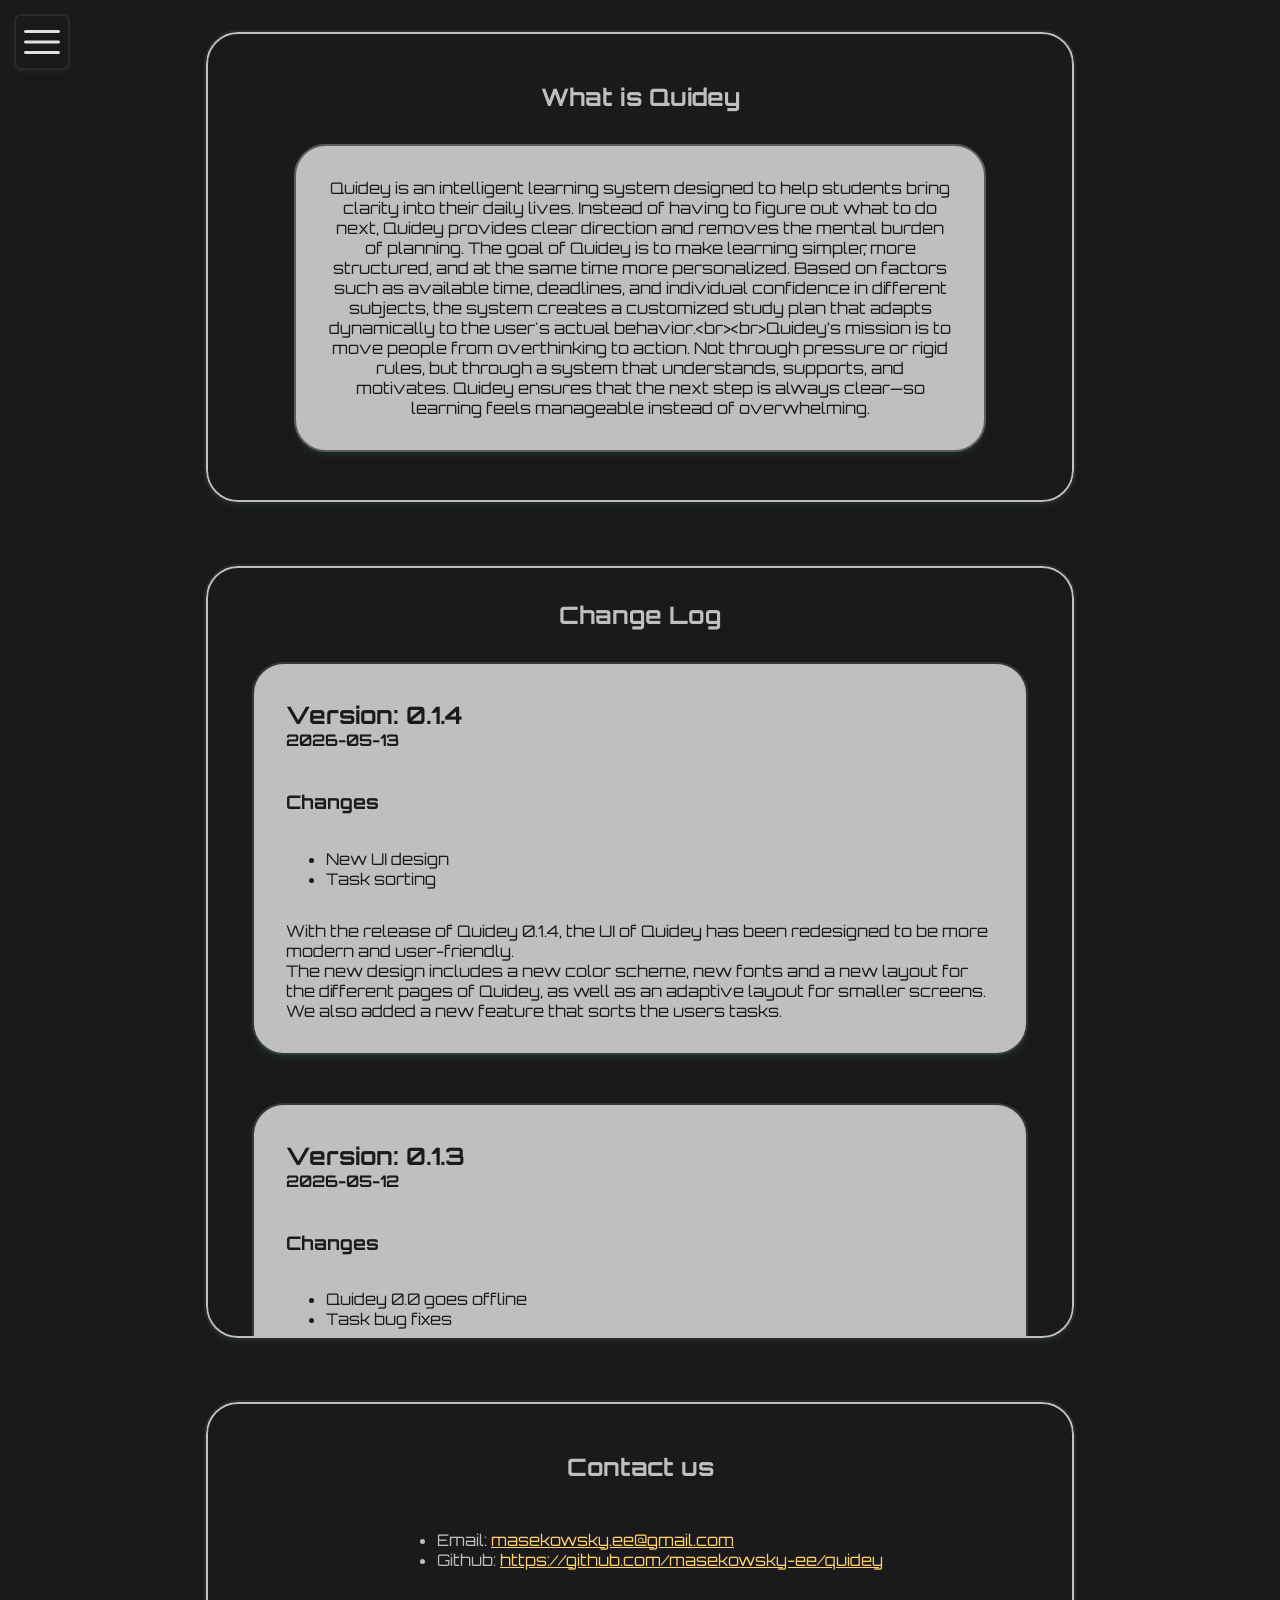
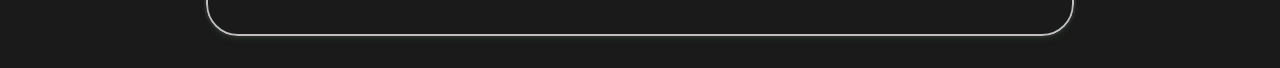
==== commit 61008a4e: "Add release notes for versions 0.1.4 and 0.1.3 in about.html; style updates for task addition in new" ====
--- a/about.html
+++ b/about.html
@@ -29,6 +29,34 @@
             <div>
             <h1 data-i18n="news_h1"></h1>
             <article>
+                <h2 class="releaseTitle">Version: 0.1.4</h2>
+                <h4>2026-05-13</h4>
+                <h3 data-i18n="changes_h3"></h3>
+                <ul class="changeList">
+                    <li>New UI design</li>
+                    <li>Task sorting</li>
+                </ul>
+                <p class="releaseText">
+                    With the release of Quidey 0.1.4, the UI of Quidey has been redesigned to be more modern and user-friendly. <br>
+                    The new design includes a new color scheme, new fonts and a new layout for the different pages of Quidey, as well as an adaptive layout for smaller screens. <br>
+                    We also added a new feature that sorts the users tasks. <br>
+                </p>
+            </article>
+            <article>
+                <h2 class="releaseTitle">Version: 0.1.3</h2>
+                <h4>2026-05-12</h4>
+                <h3 data-i18n="changes_h3"></h3>
+                <ul class="changeList">
+                    <li>Quidey 0.0 goes offline</li>
+                    <li>Task bug fixes</li>
+                </ul>
+                <p class="releaseText">
+                    With the release of Quidey 0.1.3, the old version of Quidey (0.0) will be taken offline. <br>
+                    This means that the old version will no longer be accessible and all users will be directed to the new version (0.1). <br>
+                    We also fixed some minor bugs regarding the tasks in the plan, so that they now work more smoothly.
+                </p>
+            </article>
+            <article>
                 <h2 class="releaseTitle">Version: <span>0.1.2</span></h2>
                 <h4>2026-05-11</h4>
                 <h3 data-i18n="changes_h3"></h3>
